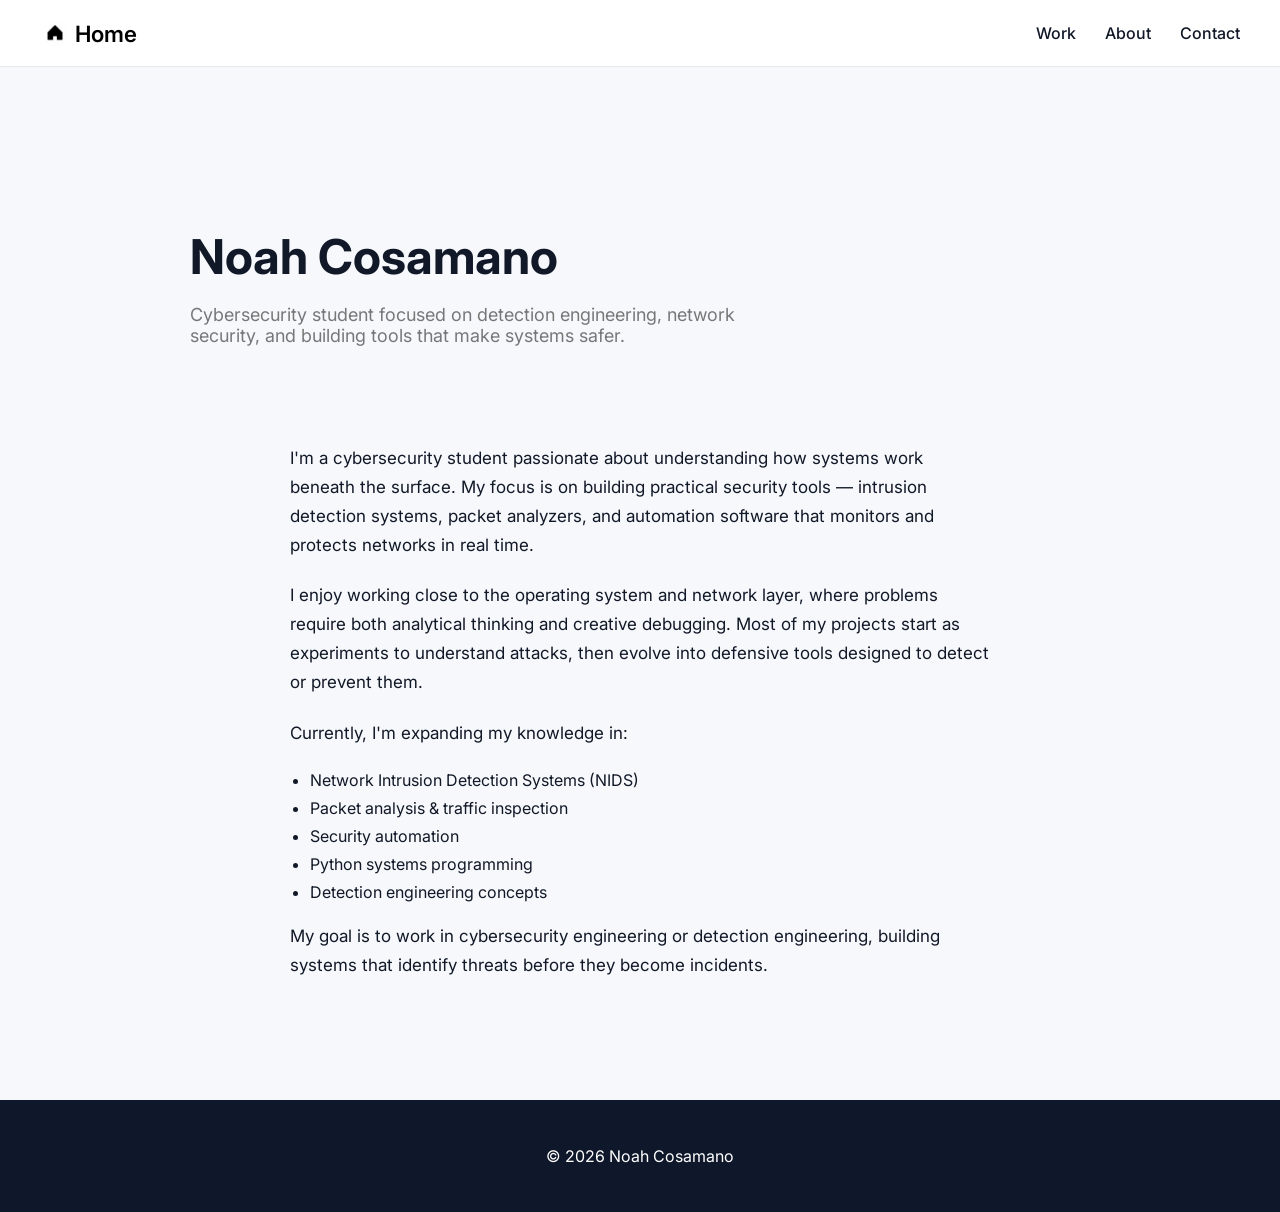
==== about.html @ 76690a32 "initial push" ====
<!DOCTYPE html>
<html>
<head>
  <title>About — Noah Cosamano</title>
  <link rel="stylesheet" href="style.css">

  <!-- Google Font -->
  <link href="https://fonts.googleapis.com/css2?family=Inter:wght@300;500;600&display=swap" rel="stylesheet">
</head>

<body>

<!-- NAVBAR -->
<nav>
    <a href="index.html" class="logo">
        <img src="media/home-button-white.png" alt="Logo">
        <span>Home</span>
    </a>

    <div class="nav-links">
        <a href="work.html">Work</a>
        <a href="about.html" class="active">About</a>
        <a href="contact.html">Contact</a>
    </div>
</nav>

<!-- ABOUT HERO -->
<section class="about-hero">
    <h1>Noah Cosamano</h1>
    <p class="subtitle">
        Cybersecurity student focused on detection engineering,
        network security, and building tools that make systems safer.
    </p>
</section>

<!-- ABOUT CONTENT -->
<section class="about-content">

    <div class="about-text">

        <p>
            I'm a cybersecurity student passionate about understanding how systems
            work beneath the surface. My focus is on building practical security
            tools — intrusion detection systems, packet analyzers, and automation
            software that monitors and protects networks in real time.
        </p>

        <p>
            I enjoy working close to the operating system and network layer,
            where problems require both analytical thinking and creative debugging.
            Most of my projects start as experiments to understand attacks,
            then evolve into defensive tools designed to detect or prevent them.
        </p>

        <p>
            Currently, I'm expanding my knowledge in:
        </p>

        <ul>
            <li>Network Intrusion Detection Systems (NIDS)</li>
            <li>Packet analysis & traffic inspection</li>
            <li>Security automation</li>
            <li>Python systems programming</li>
            <li>Detection engineering concepts</li>
        </ul>

        <p>
            My goal is to work in cybersecurity engineering or detection
            engineering, building systems that identify threats before they
            become incidents.
        </p>

    </div>

</section>

<!-- FOOTER -->
<footer>
    <p>© 2026 Noah Cosamano</p>
</footer>

</body>
</html>
---- style.css ----
:root {
    --primary: #2563eb;     /* blue accent */
    --secondary: #0f172a;   /* dark navy */
    --accent: #38bdf8;      /* light cyber blue */
    --bg: #f6f8fb;
    --card: #ffffff;
    --text: #111827;
}

body {
    font-family: 'Inter', sans-serif;
    margin: 0;
    background: var(--bg);
    color: var(--text);
}

/* NAVBAR */
nav {
    display: flex;
    justify-content: space-between;
    align-items: center;

    padding: 18px 40px;
    background: white;

    border-bottom: 1px solid #e5e7eb;
}

.nav-links a {
    margin-left: 25px;
    text-decoration: none;
    color: var(--text);
    font-weight: 500;
    position: relative;
}

.nav-links a:hover {
    color: var(--primary);
}

/* logo button */
.logo {
    display: flex;
    align-items: center;
    gap: 5px;

    text-decoration: none;
    color: black;
    font-weight: 600;
    font-size: 1.4rem;
}

.logo img {
    height: 30px;   /* change size here */
    width: auto;
}

/* HERO */
.hero {
    text-align: center;
    padding: 140px 20px;

    color: white;

    background:
        linear-gradient(135deg,
        #0f172a,
        #1e3a8a,
        #2563eb);
}

.hero h1 {
    font-size: 56px;
    margin-bottom: 15px;
}

.hero p {
    font-size: 20px;
    max-width: 600px;
    margin: auto;
    opacity: 0.8;
}

/* BUTTON */
.button {
    display: inline-block;
    margin-top: 30px;
    padding: 14px 28px;

    background: white;
    color: var(--secondary);

    text-decoration: none;
    border-radius: 8px;
    font-weight: 600;

    transition: all 0.25s ease;
}

.button:hover {
    transform: translateY(-3px);
    box-shadow: 0 10px 25px rgba(0,0,0,0.2);
}

/* PROJECTS */
.projects h2 {
    text-align: center;
    margin-top: 100px;
    margin-bottom: 50px;
}

.card {
    background: var(--card);
    border-radius: 12px;

    padding: 30px;
    margin: 20px auto;

    max-width: 700px;

    border: 1px solid #e5e7eb;
    box-shadow: 0 8px 20px rgba(0,0,0,0.05);

    transition: all 0.25s ease;
}

.card:hover {
    transform: translateY(-6px);
    box-shadow: 0 18px 40px rgba(37,99,235,0.15);
    border-color: var(--primary);
}

/* ABOUT */
.container {
    max-width: 900px;
    margin: auto;
    padding: 0 20px;
}

.about h2 {
    text-align: center;
    margin-bottom: 40px;
}

.about-grid {
    display: grid;
    grid-template-columns: repeat(auto-fit, minmax(220px, 1fr));
    gap: 20px;
    max-width: 800px;
    margin: auto;
}

.about-grid div {
    background: white;
    padding: 25px;
    border-radius: 10px;

    border: 1px solid #e5e7eb;
    text-align: center;

    font-weight: 500;

    transition: all 0.25s ease;
}

.about-grid div:hover {
    transform: translateY(-5px);
    border-color: var(--accent);
    box-shadow: 0 12px 25px rgba(0,0,0,0.08);
}

/* FOOTER */
footer {
    text-align: center;
    padding: 30px;
    background: var(--secondary);
    color: white;
}

/* ABOUT PAGE */

.about-hero {
    padding: 120px 20px 40px;
    max-width: 900px;
    margin: auto;
}

.about-hero h1 {
    font-size: 48px;
    margin-bottom: 10px;
}

.subtitle {
    font-size: 18px;
    color: #777;
    max-width: 600px;
}

.about-content {
    max-width: 700px;
    margin: 40px auto 120px;
    padding: 0 20px;
}

.about-text p {
    line-height: 1.7;
    margin-bottom: 22px;
    font-size: 17px;
}

.about-text ul {
    margin: 20px 0;
    padding-left: 20px;
}

.about-text li {
    margin-bottom: 8px;
}

/* CONTACT PAGE */

.contact-hero {
    text-align: center;
    padding: 120px 20px 40px;
    max-width: 700px;
    margin: auto;
}

.contact-hero h1 {
    font-size: 48px;
    margin-bottom: 10px;
}

.contact-hero p {
    color: #777;
    font-size: 18px;
}

/* Contact Card */

.contact-container {
    display: flex;
    justify-content: center;
    padding: 40px 20px 120px;
}

.contact-card {
    background: white;
    padding: 50px;
    border-radius: 12px;
    box-shadow: 0 10px 30px rgba(0,0,0,0.08);
    text-align: center;
    max-width: 500px;
    width: 100%;
}

.contact-card h2 {
    margin-bottom: 10px;
}

.contact-link {
    font-size: 20px;
    text-decoration: none;
    color: black;
    font-weight: 500;
}

.contact-link:hover {
    opacity: 0.6;
}

.divider {
    height: 1px;
    background: #eee;
    margin: 30px 0;
}

/* Social Links */

.social-links a {
    margin: 0 15px;
    text-decoration: none;
    color: black;
    font-weight: 500;
}

.social-links a:hover {
    opacity: 0.6;
}

/* =========================
   WORK PAGE
========================= */

.work-hero {
    padding: 120px 20px 40px;
    max-width: 900px;
    margin: auto;
}

.work-hero h1 {
    font-size: 48px;
    margin-bottom: 10px;
}

.work-hero p {
    color: #777;
    font-size: 18px;
    max-width: 600px;
}

/* Project List */

.work-list {
    max-width: 900px;
    margin: 40px auto 120px;
    padding: 0 20px;
}

/* Project Row */

.project {
    display: flex;
    justify-content: space-between;
    align-items: center;

    text-decoration: none;
    color: black;

    padding: 30px 0;
    border-bottom: 1px solid #eee;

    transition: all 0.25s ease;
}

.project h2 {
    margin-bottom: 8px;
    font-weight: 600;
}

.project p {
    color: #666;
    max-width: 600px;
}

/* Arrow */

.project-arrow {
    font-size: 24px;
    transition: transform 0.25s ease;
}

/* Hover Effect */

.project:hover {
    transform: translateX(8px);
}

.project:hover .project-arrow {
    transform: translateX(6px);
}
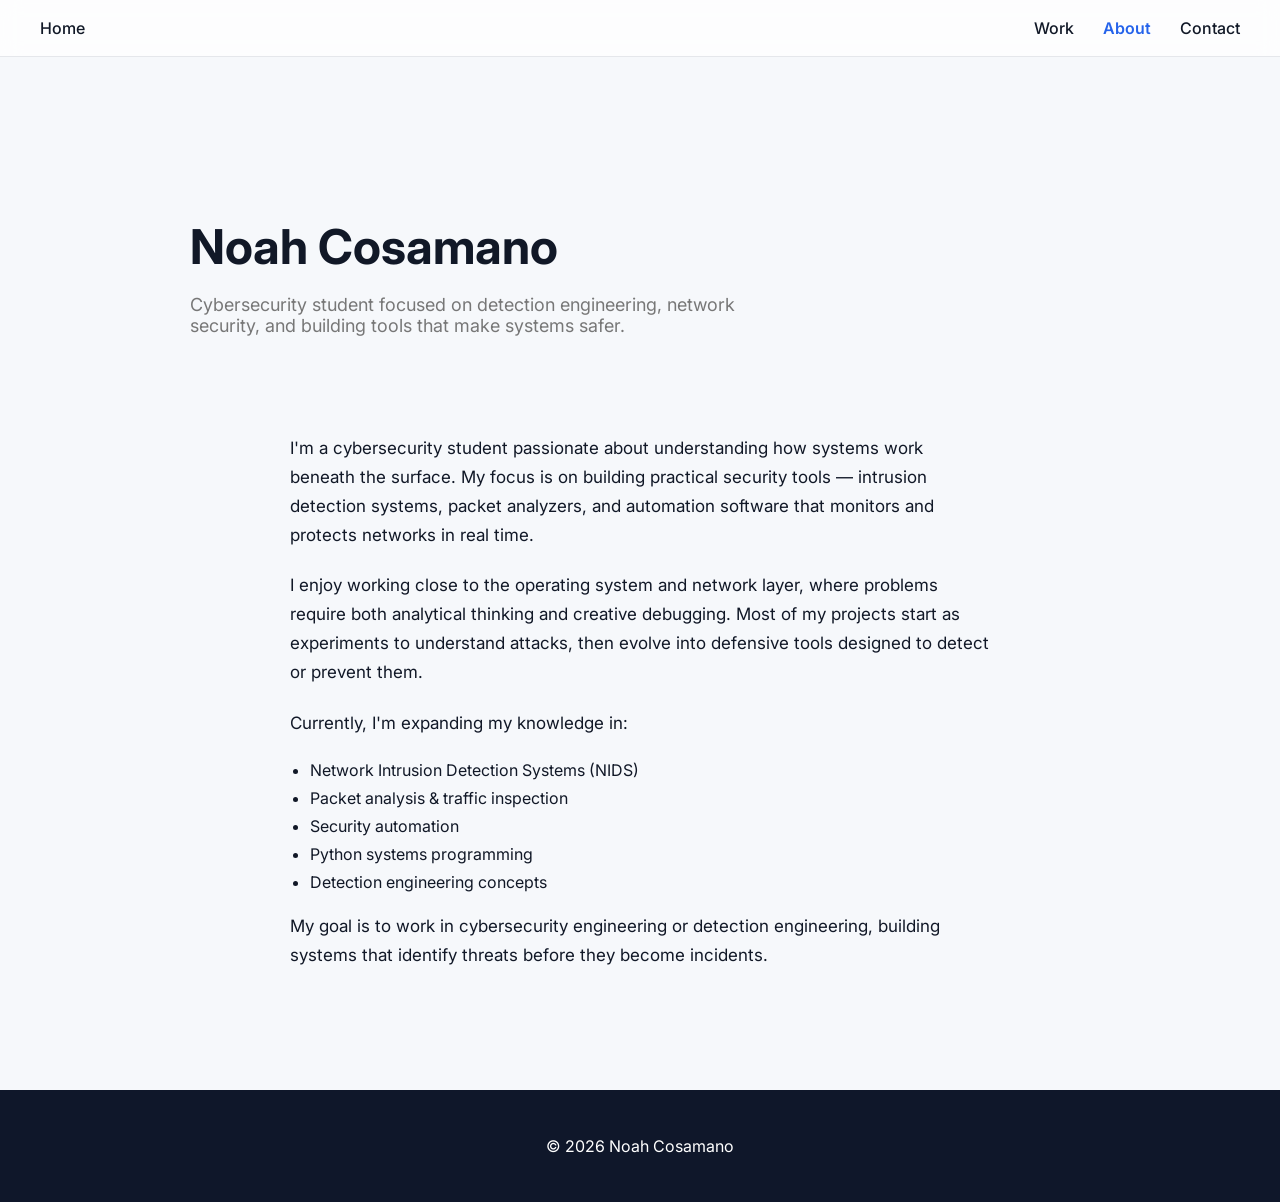
==== commit 63629905: "working on adding projects" ====
--- a/about.html
+++ b/about.html
@@ -12,15 +12,32 @@
 
 <!-- NAVBAR -->
 <nav>
-    <a href="index.html" class="logo">
-        <img src="media/home-button-white.png" alt="Logo">
-        <span>Home</span>
-    </a>
+    <a href="index.html" class="nav-link">Home</a>
 
     <div class="nav-links">
-        <a href="work.html">Work</a>
-        <a href="about.html" class="active">About</a>
-        <a href="contact.html">Contact</a>
+        <div class="dropdown">
+            <a href="work.html" class="nav-link">Work</a>
+            <div class="dropdown-content">
+                <a href="nids.html">NIDS</a>
+                <a href="buffer-overflow.html">Buffer Overflow</a>
+            </div>
+        </div>
+
+        <div class="dropdown">
+            <a href="about.html" class="nav-link active">About</a>
+            <div class="dropdown-content">
+                <a href="resume.html">Resume</a>
+                <a href="skills.html">Skills</a>
+            </div>
+        </div>
+
+        <div class="dropdown">
+            <a href="contact.html" class="nav-link">Contact</a>
+            <div class="dropdown-content">
+                <a href="contact.html">Email</a>
+                <a href="https://www.linkedin.com/in/noah-cosamano-043843384/">LinkedIn</a>
+            </div>
+        </div>
     </div>
 </nav>
 
--- a/style.css
+++ b/style.css
@@ -7,6 +7,18 @@
     --text: #111827;
 }
 
+/* PAGE LOAD ANIMATION */
+body {
+    animation: fadeIn 0.8s ease forwards;
+    opacity: 0;
+}
+
+@keyframes fadeIn {
+    to {
+        opacity: 1;
+    }
+}
+
 body {
     font-family: 'Inter', sans-serif;
     margin: 0;
@@ -16,62 +28,131 @@
 
 /* NAVBAR */
 nav {
+    position: sticky;
+    top: 0;
+    z-index: 1000;
+
     display: flex;
     justify-content: space-between;
     align-items: center;
 
     padding: 18px 40px;
-    background: white;
+
+    background: rgba(255,255,255,0.75);
+    backdrop-filter: blur(10px);
 
     border-bottom: 1px solid #e5e7eb;
 }
 
-.nav-links a {
-    margin-left: 25px;
+/* ALL NAV LINKS (Home + others) */
+.nav-link {
     text-decoration: none;
     color: var(--text);
     font-weight: 500;
     position: relative;
-}
-
-.nav-links a:hover {
+    transition: color 0.25s ease;
+}
+
+/* Container for the dropdown */
+.dropdown {
+    position: relative;
+    display: inline-block;
+}
+
+/* The hidden menu */
+.dropdown-content {
+    display: none; /* Hidden by default */
+    position: absolute;
+    background-color: #ffffff; /* Match your theme */
+    min-width: 160px;
+    box-shadow: 0px 8px 16px rgba(0,0,0,0.2);
+    z-index: 1;
+    border-radius: 4px;
+    margin-top: 5px; /* Gap between button and menu */
+}
+
+/* Links inside the dropdown */
+.dropdown-content a {
+    color: #333;
+    padding: 12px 16px;
+    text-decoration: none;
+    display: block;
+    font-size: 14px;
+}
+
+/* Change color on hover for sub-links */
+.dropdown-content a:hover {
+    background-color: #f1f1f1;
+}
+
+/* SHOW the menu when hovering over the .dropdown container */
+.dropdown:hover .dropdown-content {
+    display: block;
+}
+
+/* spacing only for right-side links */
+.nav-links .nav-link {
+    margin-left: 25px;
+}
+
+.nav-link:hover {
     color: var(--primary);
 }
 
-/* logo button */
-.logo {
-    display: flex;
-    align-items: center;
-    gap: 5px;
-
-    text-decoration: none;
-    color: black;
+/* underline animation */
+.nav-link::after {
+    content: "";
+    position: absolute;
+    left: 0;
+    bottom: -6px;
+    width: 0%;
+    height: 2px;
+    background: var(--primary);
+    transition: width 0.3s ease;
+}
+
+.nav-link:hover::after {
+    width: 100%;
+}
+
+.nav-link.active {
+    color: var(--primary);
     font-weight: 600;
-    font-size: 1.4rem;
-}
-
-.logo img {
-    height: 30px;   /* change size here */
-    width: auto;
 }
 
 /* HERO */
 .hero {
     text-align: center;
     padding: 140px 20px;
-
     color: white;
 
-    background:
-        linear-gradient(135deg,
+    background: linear-gradient(
+        270deg,
         #0f172a,
         #1e3a8a,
-        #2563eb);
+        #2563eb,
+        #1e3a8a
+    );
+
+    background-size: 600% 600%;
+    animation: gradientMove 14s ease infinite;
+}
+
+@keyframes gradientMove {
+    0% { background-position: 0% 50%; }
+    50% { background-position: 100% 50%; }
+    100% { background-position: 0% 50%; }
 }
 
 .hero h1 {
     font-size: 56px;
     margin-bottom: 15px;
+    animation: floatText 4s ease-in-out infinite;
+}
+
+@keyframes floatText {
+    0%,100% { transform: translateY(0); }
+    50% { transform: translateY(-8px); }
 }
 
 .hero p {
@@ -99,7 +180,9 @@
 
 .button:hover {
     transform: translateY(-3px);
-    box-shadow: 0 10px 25px rgba(0,0,0,0.2);
+    box-shadow:
+        0 10px 25px rgba(0,0,0,0.2),
+        0 0 20px rgba(56,189,248,0.5);
 }
 
 /* PROJECTS */
@@ -122,6 +205,16 @@
     box-shadow: 0 8px 20px rgba(0,0,0,0.05);
 
     transition: all 0.25s ease;
+
+    transform: translateY(40px);
+    animation: cardAppear 0.8s ease forwards;
+}
+
+@keyframes cardAppear {
+    to {
+        opacity: 1;
+        transform: translateY(0);
+    }
 }
 
 .card:hover {
@@ -358,4 +451,94 @@
 
 .project:hover .project-arrow {
     transform: translateX(6px);
-}+}
+
+.contact-form {
+    display: flex;
+    flex-direction: column;
+    gap: 15px;
+    margin-bottom: 20px;
+}
+
+.contact-form input, 
+.contact-form textarea {
+    padding: 12px;
+    border: 1px solid #e5e7eb;
+    border-radius: 6px;
+    font-family: inherit;
+    font-size: 16px;
+}
+
+.contact-form textarea {
+    height: 120px;
+    resize: vertical;
+}
+
+.contact-form input:focus, 
+.contact-form textarea:focus {
+    outline: none;
+    border-color: var(--primary);
+    box-shadow: 0 0 0 3px rgba(37, 99, 235, 0.1);
+}
+
+.impl-block {
+    margin-bottom: 50px;
+}
+
+.code-snippet {
+    background: #1e1e1e;
+    color: #dcdcdc;
+    padding: 15px;
+    border-radius: 8px;
+    overflow-x: auto;
+}
+
+.caption {
+    font-size: 0.85rem;
+    color: #666;
+    margin-top: 10px;
+    font-style: italic;
+}
+
+.screenshot-placeholder {
+    background: #f4f4f4;
+    border: 1px solid #ddd;
+    border-radius: 8px;
+    padding: 10px;
+    margin: 20px 0;
+    text-align: center;
+}
+
+.screenshot-placeholder img {
+    max-width: 100%;
+    border-radius: 4px;
+    box-shadow: 0 4px 12px rgba(0,0,0,0.1);
+}
+
+.code-container pre {
+    background-color: #1e1e1e; /* Dark theme background */
+    color: #dcdcdc;           /* Light text color */
+    padding: 15px;
+    border-radius: 8px;
+    
+    /* SCROLLBAR LOGIC */
+    overflow: auto;           /* Adds scrollbars only when needed */
+    white-space: pre;         /* Prevents text from wrapping to the next line */
+    word-wrap: normal;        /* Keeps long words on one line */
+    
+    /* OPTIONAL: Box Sizing */
+    max-height: 400px;        /* Adds vertical scroll if code is long */
+    max-width: 100%;          /* Ensures it stays within its parent container */
+}
+
+/* Optional: Styling the scrollbar for a cleaner look */
+.code-container pre::-webkit-scrollbar {
+    height: 8px;
+    width: 8px;
+}
+
+.code-container pre::-webkit-scrollbar-thumb {
+    background: #444;
+    border-radius: 10px;
+}
+
